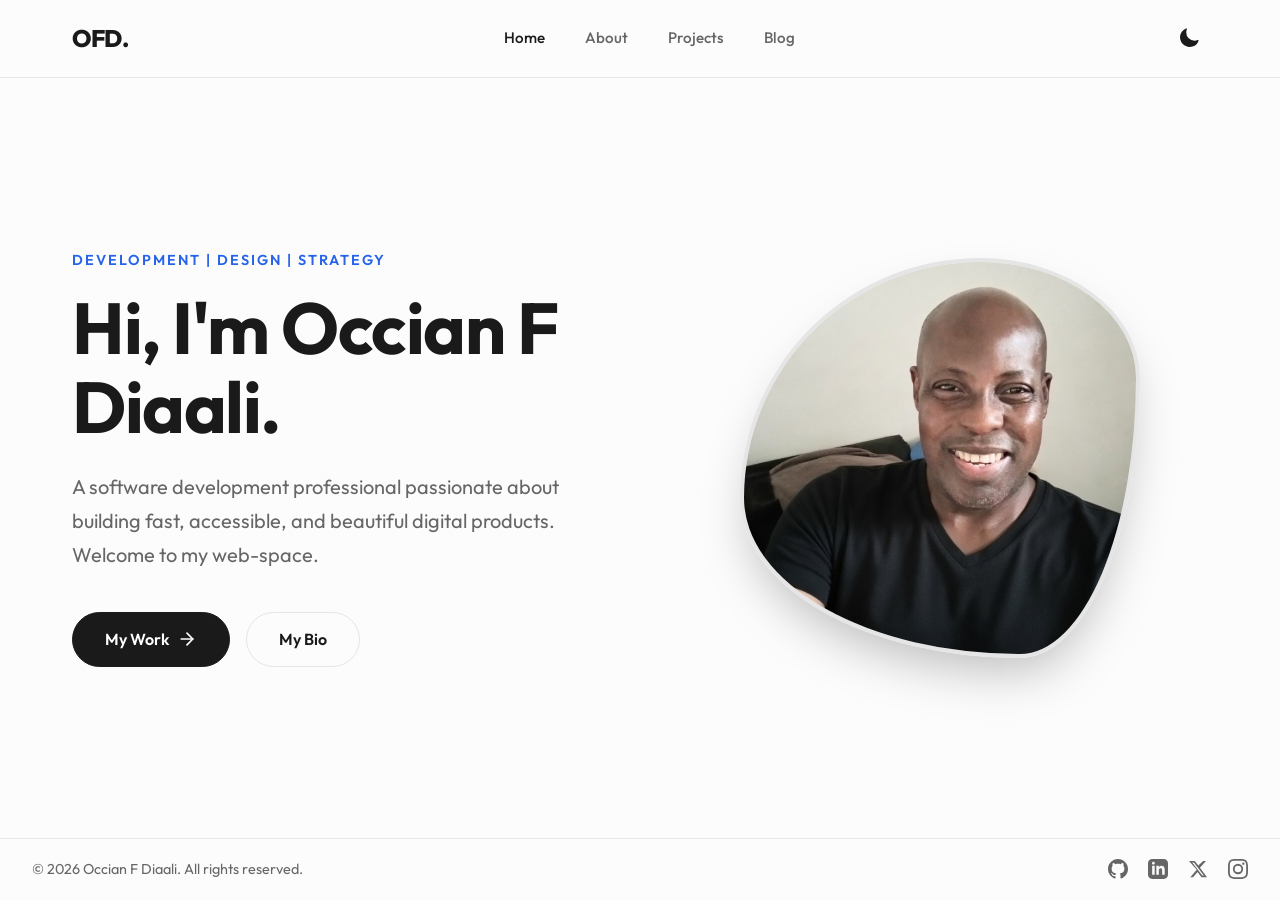
==== index.html @ d1409a23 "Add more project samples;mute blog section" ====
<!doctype html>
<html lang="en" data-theme="dark">
  <head>
    <meta charset="UTF-8" />
    <!-- <link rel="icon" type="image/svg+xml" href="/pin-map.svg" /> -->
    <link rel="icon" type="image/jpeg" href="/assets/images/profile.jpg" />
    <meta name="viewport" content="width=device-width, initial-scale=1" />
    <title>Occian F Diaali | Software Logician</title>
    <!-- SEO -->
    <meta
      name="description"
      content="Occian F Diaali is a software professional crafting clean, performant web experiences. Available for freelance and full-time opportunities."
    />
    <meta name="author" content="Occian F Diaali" />
    <meta name="robots" content="index, follow" />
    <link rel="canonical" href="https://occiandiaali.github.io/portfolio/" />
    <!-- Open Graph -->
    <meta
      property="og:title"
      content="Occian F Diaali | Full-Stack Developer & UX Designer"
    />
    <meta
      property="og:description"
      content="Full-stack developer and UX designer building clean, performant web experiences."
    />
    <meta property="og:type" content="website" />
    <meta
      property="og:url"
      content="https://occiandiaali.github.io/portfolio/"
    />
    <!-- Fonts -->
    <link rel="preconnect" href="https://fonts.googleapis.com" />
    <link rel="preconnect" href="https://fonts.gstatic.com" crossorigin />
    <link
      href="https://fonts.googleapis.com/css2?family=Outfit:wght@300;400;500;600;700;800&display=swap"
      rel="stylesheet"
    />
    <!-- Stylesheet -->
    <link rel="stylesheet" href="assets/css/styles.css" />
  </head>
  <body>
    <nav class="navbar" id="navbar">
      <div class="nav-container">
        <a href="index.html" class="nav-brand">OFD.</a>
        <div class="nav-links" id="nav-links">
          <a href="index.html" class="active">Home</a>
          <a href="about.html">About</a>
          <a href="projects.html">Projects</a>
          <!-- <a href="cv.html">CV</a> -->
          <a href="blog.html">Blog</a>
        </div>
        <div class="nav-controls">
          <button
            class="theme-toggle"
            id="theme-toggle"
            aria-label="Toggle Theme"
          >
            <svg
              id="theme-icon"
              xmlns="http://www.w3.org/2000/svg"
              viewBox="0 0 24 24"
            >
              <path
                d="M12 2.25a.75.75 0 0 1 .75.75v2.25a.75.75 0 0 1-1.5 0V3a.75.75 0 0 1 .75-.75ZM7.5 12a4.5 4.5 0 1 1 9 0 4.5 4.5 0 0 1-9 0ZM18.894 6.166a.75.75 0 0 0-1.06-1.06l-1.591 1.59a.75.75 0 1 0 1.06 1.061l1.591-1.59ZM21.75 12a.75.75 0 0 1-.75.75h-2.25a.75.75 0 0 1 0-1.5H21a.75.75 0 0 1 .75.75ZM17.834 18.894a.75.75 0 0 0 1.06-1.06l-1.59-1.591a.75.75 0 1 0-1.061 1.06l1.59 1.591ZM12 18.75a.75.75 0 0 1 .75.75V21a.75.75 0 0 1-1.5 0v-1.5a.75.75 0 0 1 .75-.75ZM6.166 18.894a.75.75 0 0 1-1.06-1.06l1.59-1.591a.75.75 0 1 1 1.061 1.06l-1.59 1.591ZM2.25 12a.75.75 0 0 1 .75-.75H5.25a.75.75 0 0 1 0 1.5H3a.75.75 0 0 1-.75-.75ZM6.166 6.166a.75.75 0 0 1 1.06-1.06l1.59 1.591a.75.75 0 1 1-1.061 1.06l-1.59-1.591Z"
              />
            </svg>
          </button>
          <button
            class="mobile-toggle"
            id="mobile-toggle"
            aria-label="Toggle Menu"
          >
            <svg
              xmlns="http://www.w3.org/2000/svg"
              width="24"
              height="24"
              fill="none"
              viewBox="0 0 24 24"
              stroke="currentColor"
              stroke-width="2"
            >
              <path
                stroke-linecap="round"
                stroke-linejoin="round"
                d="M4 6h16M4 12h16m-7 6h7"
              />
            </svg>
          </button>
        </div>
      </div>
    </nav>
    <main>
      <section class="hero">
        <div class="hero-content">
          <span class="hero-subtitle">Development | Design | Strategy</span>
          <h1 class="hero-title">Hi, I'm Occian F Diaali.</h1>
          <p class="hero-desc">
            A software development professional passionate about building fast,
            accessible, and beautiful digital products. Welcome to my web-space.
          </p>
          <div class="hero-actions">
            <a href="projects.html" class="btn-primary">
              My Work
              <svg
                xmlns="http://www.w3.org/2000/svg"
                width="20"
                height="20"
                viewBox="0 0 24 24"
                fill="none"
                stroke="currentColor"
                stroke-width="2"
                stroke-linecap="round"
                stroke-linejoin="round"
              >
                <line x1="5" y1="12" x2="19" y2="12"></line>
                <polyline points="12 5 19 12 12 19"></polyline>
              </svg>
            </a>
            <a href="about.html" class="btn-secondary">My Bio</a>
          </div>
        </div>
        <div class="hero-image-wrapper">
          <img
            src="assets/images/profile.jpg"
            alt="Occian F Diaali Profile"
            class="hero-image"
          />
        </div>
      </section>
    </main>
    <footer>
      <div class="footer-left">
        &copy; <span id="year">2026</span> Occian F Diaali. All rights reserved.
      </div>
      <div class="socials">
        <a
          href="https://github.com/occiandiaali"
          target="_blank"
          rel="noopener noreferrer"
          aria-label="GitHub"
        >
          <svg
            xmlns="http://www.w3.org/2000/svg"
            width="20"
            height="20"
            viewBox="0 0 24 24"
            fill="currentColor"
          >
            <path
              d="M12 0c-6.626 0-12 5.373-12 12 0 5.302 3.438 9.8 8.207 11.387.599.111.793-.261.793-.577v-2.234c-3.338.726-4.033-1.416-4.033-1.416-.546-1.387-1.333-1.756-1.333-1.756-1.089-.745.083-.729.083-.729 1.205.084 1.839 1.237 1.839 1.237 1.07 1.834 2.807 1.304 3.492.997.107-.775.418-1.305.762-1.604-2.665-.305-5.467-1.334-5.467-5.931 0-1.311.469-2.381 1.236-3.221-.124-.303-.535-1.524.117-3.176 0 0 1.008-.322 3.301 1.23.957-.266 1.983-.399 3.003-.404 1.02.005 2.047.138 3.006.404 2.291-1.552 3.297-1.23 3.297-1.23.653 1.653.242 2.874.118 3.176.77.84 1.235 1.911 1.235 3.221 0 4.609-2.807 5.624-5.479 5.921.43.372.823 1.102.823 2.222v3.293c0 .319.192.694.801.576 4.765-1.589 8.199-6.086 8.199-11.386 0-6.627-5.373-12-12-12z"
            />
          </svg>
        </a>
        <a
          href="https://www.linkedin.com/in/occiandiaali/"
          target="_blank"
          rel="noopener noreferrer"
          aria-label="LinkedIn"
        >
          <svg
            xmlns="http://www.w3.org/2000/svg"
            width="20"
            height="20"
            viewBox="0 0 24 24"
            fill="currentColor"
          >
            <path
              d="M19 0h-14c-2.761 0-5 2.239-5 5v14c0 2.761 2.239 5 5 5h14c2.762 0 5-2.239 5-5v-14c0-2.761-2.238-5-5-5zm-11 19h-3v-11h3v11zm-1.5-12.268c-.966 0-1.75-.79-1.75-1.764s.784-1.764 1.75-1.764 1.75.79 1.75 1.764-.783 1.764-1.75 1.764zm13.5 12.268h-3v-5.604c0-3.368-4-3.113-4 0v5.604h-3v-11h3v1.765c1.396-2.586 7-2.777 7 2.476v6.759z"
            />
          </svg>
        </a>
        <a
          href="https://twitter.com/occiandiaali"
          target="_blank"
          rel="noopener noreferrer"
          aria-label="Twitter / X"
        >
          <svg
            xmlns="http://www.w3.org/2000/svg"
            width="20"
            height="20"
            viewBox="0 0 24 24"
            fill="currentColor"
          >
            <path
              d="M18.244 2.25h3.308l-7.227 8.26 8.502 11.24H16.17l-4.714-6.231-5.401 6.231H2.741l7.73-8.835L1.254 2.25H8.08l4.259 5.622 5.905-5.622Zm-1.161 17.52h1.833L7.084 4.126H5.117z"
            />
          </svg>
        </a>
        <a
          href="https://instagram.com/occiandiaali"
          target="_blank"
          rel="noopener noreferrer"
          aria-label="Instagram"
        >
          <svg
            xmlns="http://www.w3.org/2000/svg"
            width="20"
            height="20"
            viewBox="0 0 24 24"
            fill="currentColor"
          >
            <path
              d="M12 2.163c3.204 0 3.584.012 4.85.07 3.252.148 4.771 1.691 4.919 4.919.058 1.265.069 1.645.069 4.849 0 3.205-.012 3.584-.069 4.849-.149 3.225-1.664 4.771-4.919 4.919-1.266.058-1.644.07-4.85.07-3.204 0-3.584-.012-4.849-.07-3.26-.149-4.771-1.699-4.919-4.92-.058-1.265-.07-1.644-.07-4.849 0-3.204.013-3.583.07-4.849.149-3.227 1.664-4.771 4.919-4.919 1.266-.057 1.645-.069 4.849-.069zM12 0C8.741 0 8.333.014 7.053.072 2.695.272.273 2.69.073 7.052.014 8.333 0 8.741 0 12c0 3.259.014 3.668.072 4.948.2 4.358 2.618 6.78 6.98 6.98C8.333 23.986 8.741 24 12 24c3.259 0 3.668-.014 4.948-.072 4.354-.2 6.782-2.618 6.979-6.98.059-1.28.073-1.689.073-4.948 0-3.259-.014-3.667-.072-4.947-.196-4.354-2.617-6.78-6.979-6.98C15.668.014 15.259 0 12 0zm0 5.838a6.162 6.162 0 1 0 0 12.324 6.162 6.162 0 0 0 0-12.324zM12 16a4 4 0 1 1 0-8 4 4 0 0 1 0 8zm6.406-11.845a1.44 1.44 0 1 0 0 2.881 1.44 1.44 0 0 0 0-2.881z"
            />
          </svg>
        </a>
      </div>
    </footer>
    <script src="assets/js/scripts.js"></script>
  </body>
</html>
---- assets/css/styles.css ----
:root {
  /* Light Theme */
  --bg-color: #fcfcfc;
  --text-main: #1a1a1a;
  --text-muted: #666666;
  --accent: #2563eb;
  --nav-bg: rgba(252, 252, 252, 0.85);
  --nav-border: rgba(0, 0, 0, 0.08);
  --card-bg: #fff;
  --btn-bg: #1a1a1a;
  --btn-text: #ffffff;
  --btn-hover: #333333;
  --btn-sec-bg: transparent;
  --btn-sec-text: #1a1a1a;
  --btn-sec-border: #e5e5e5;
  --btn-sec-hover: #f5f5f5;
}
[data-theme="dark"] {
  /* Dark Theme */
  --bg-color: #0d0d0d;
  --text-main: #f2f2f2;
  --text-muted: #a1a1aa;
  --accent: #60a5fa;
  --nav-bg: rgba(13, 13, 13, 0.85);
  --nav-border: rgba(255, 255, 255, 0.08);
  --card-bg: #161616;
  --btn-bg: #f2f2f2;
  --btn-text: #0d0d0d;
  --btn-hover: #d4d4d4;
  --btn-sec-bg: transparent;
  --btn-sec-text: #f2f2f2;
  --btn-sec-border: #333333;
  --btn-sec-hover: #1a1a1a;
}
* {
  margin: 0;
  padding: 0;
  box-sizing: border-box;
}
body {
  font-family: "Outfit", sans-serif;
  background-color: var(--bg-color);
  color: var(--text-main);
  line-height: 1.6;
  transition:
    background-color 0.4s ease,
    color 0.4s ease;
  min-height: 100vh;
  display: flex;
  flex-direction: column;
}
::selection {
  background: var(--accent);
  color: #fff;
}
/* Navigation */
.navbar {
  position: sticky;
  top: 0;
  width: 100%;
  background: var(--nav-bg);
  backdrop-filter: blur(12px);
  -webkit-backdrop-filter: blur(12px);
  border-bottom: 1px solid var(--nav-border);
  z-index: 1000;
  transition:
    background 0.4s ease,
    border-color 0.4s ease,
    padding 0.3s ease;
}
.nav-container {
  width: 100%;
  max-width: 1200px;
  margin: 0 auto;
  padding: 1.2rem 2rem;
  display: flex;
  justify-content: space-between;
  align-items: center;
}
.nav-brand {
  font-size: 1.5rem;
  font-weight: 800;
  letter-spacing: -0.5px;
  text-decoration: none;
  color: var(--text-main);
}
.nav-links {
  display: flex;
  gap: 2.5rem;
  align-items: center;
}
.nav-links a {
  text-decoration: none;
  color: var(--text-muted);
  font-weight: 500;
  font-size: 0.95rem;
  transition: color 0.3s ease;
  position: relative;
}
.nav-links a:hover,
.nav-links a.active {
  color: var(--text-main);
}
.nav-controls {
  display: flex;
  align-items: center;
  gap: 1rem;
}
/* Theme Toggle */
.theme-toggle {
  background: none;
  border: none;
  color: var(--text-main);
  cursor: pointer;
  display: flex;
  align-items: center;
  justify-content: center;
  padding: 0.5rem;
  border-radius: 50%;
  transition:
    background-color 0.3s ease,
    transform 0.3s ease;
}
.theme-toggle:hover {
  background-color: var(--nav-border);
  transform: scale(1.05);
}
.theme-toggle svg {
  width: 22px;
  height: 22px;
  fill: currentColor;
}
.mobile-toggle {
  display: none;
  background: none;
  border: none;
  color: var(--text-main);
  cursor: pointer;
  padding: 0.5rem;
}
/* Main Content (Hero) */
main {
  flex: 1;
  display: flex;
  align-items: center;
  justify-content: center;
}
.hero {
  max-width: 1200px;
  padding: 1.2rem 2rem;
  width: 100%;
  display: flex;
  align-items: center;
  justify-content: space-between;
  gap: 4rem;
  text-align: left;
  animation: fadeUp 1s cubic-bezier(0.16, 1, 0.3, 1) forwards;
  opacity: 0;
  transform: translateY(30px);
}
.hero-content {
  flex: 1;
  max-width: 600px;
}
.hero-image-wrapper {
  flex: 1;
  display: flex;
  justify-content: center;
  align-items: center;
  position: relative;
}
.hero-image {
  width: 100%;
  max-width: 400px;
  height: 400px;
  object-fit: cover;
  border-radius: 60% 40% 30% 70% / 60% 30% 70% 40%;
  box-shadow: 0 25px 50px -12px rgba(0, 0, 0, 0.25);
  border: 4px solid var(--btn-sec-border);
  animation: blob-morph 12s ease-in-out infinite;
  transition:
    transform 0.4s ease,
    border-color 0.4s ease;
}
.hero-image:hover {
  transform: translateY(-10px) scale(1.02);
  border-color: var(--accent);
}
@keyframes blob-morph {
  0%,
  100% {
    border-radius: 60% 40% 30% 70% / 60% 30% 70% 40%;
  }
  33% {
    border-radius: 30% 60% 70% 40% / 50% 60% 30% 60%;
  }
  66% {
    border-radius: 73% 27% 41% 59% / 40% 58% 42% 50%;
  }
}
.hero-subtitle {
  font-size: 0.9rem;
  font-weight: 600;
  color: var(--accent);
  margin-bottom: 1rem;
  letter-spacing: 2px;
  text-transform: uppercase;
  display: block;
}
.hero-title {
  font-size: 4.5rem;
  font-weight: 700;
  line-height: 1.1;
  margin-bottom: 1.5rem;
  letter-spacing: -1.5px;
  color: var(--text-main);
}
.hero-desc {
  font-size: 1.25rem;
  color: var(--text-muted);
  max-width: 650px;
  margin-bottom: 2.5rem;
  line-height: 1.7;
}
.hero-actions {
  display: flex;
  gap: 1rem;
  align-items: center;
}
.btn-primary,
.btn-secondary {
  display: inline-flex;
  align-items: center;
  gap: 0.5rem;
  cursor: pointer;
  padding: 0.85rem 2rem;
  border-radius: 50px;
  text-decoration: none;
  font-weight: 600;
  font-size: 1rem;
  transition: all 0.3s ease;
}
.btn-primary {
  background-color: var(--btn-bg);
  color: var(--btn-text);
  border: 1px solid var(--btn-bg);
}
.btn-primary:hover {
  background-color: var(--btn-hover);
  border-color: var(--btn-hover);
  transform: translateY(-2px);
  box-shadow: 0 10px 20px rgba(0, 0, 0, 0.1);
}
.btn-primary svg {
  transition: transform 0.3s ease;
}
.btn-primary:hover svg {
  transform: translateX(5px);
}
.btn-secondary {
  background-color: var(--btn-sec-bg);
  color: var(--btn-sec-text);
  border: 1px solid var(--btn-sec-border);
}
.btn-secondary:hover {
  background-color: var(--btn-sec-hover);
  border-color: var(--text-muted);
  transform: translateY(-2px);
}
/* Footer */
footer {
  padding: 1.2rem 2rem;
  display: flex;
  justify-content: space-between;
  align-items: center;
  border-top: 1px solid var(--nav-border);
  font-size: 0.9rem;
  color: var(--text-muted);
}
.socials {
  display: flex;
  gap: 1.25rem;
}
.socials a {
  color: var(--text-muted);
  transition:
    color 0.3s ease,
    transform 0.3s ease;
  display: flex;
}
.socials a:hover {
  color: var(--text-main);
  transform: translateY(-2px);
}
/* Page Shared Layout */
.page-main {
  padding: 1rem 0;
}
.page-container {
  max-width: 1200px;
  width: 100%;
  margin: 0 auto;
  padding: 1.2rem 2rem;
  animation: fadeUp 1s cubic-bezier(0.16, 1, 0.3, 1) forwards;
  opacity: 0;
  transform: translateY(30px);
}
.page-title {
  font-size: 3.5rem;
  font-weight: 800;
  margin-bottom: 3rem;
  letter-spacing: -1px;
}
.section-heading {
  font-size: 1.8rem;
  font-weight: 700;
  margin-bottom: 1rem;
  color: var(--text-main);
  position: relative;
  display: inline-block;
}
.section-heading.mt-2 {
  margin-top: 2rem;
}
.section-text {
  font-size: 1.1rem;
  color: var(--text-muted);
  margin-bottom: 1.5rem;
  line-height: 1.7;
}
.text-link {
  color: var(--accent);
  text-decoration: none;
  font-weight: 500;
  transition: color 0.3s ease;
}
.text-link:hover {
  color: var(--text-main);
  text-decoration: underline;
}
/* About Page Specific Layout */
.about-grid {
  display: flex;
  gap: 4rem;
  align-items: flex-start;
}
.about-image-col {
  flex: 0 0 35%;
  position: sticky;
  top: 8rem;
}
.about-text-col {
  flex: 1;
}
.image-stack {
  position: relative;
  width: 100%;
  aspect-ratio: 3/4;
}
.stack-img {
  width: 100%;
  height: 100%;
  object-fit: cover;
  border-radius: 20px;
  box-shadow: 0 10px 30px rgba(0, 0, 0, 0.1);
  border: 4px solid var(--btn-sec-border);
  transition: transform 0.3s ease;
}
.stack-img:hover {
  transform: scale(1.02);
}
.experience-list {
  display: flex;
  flex-direction: column;
  gap: 1.5rem;
  margin-top: 1rem;
  margin-bottom: 2rem;
}
.exp-item {
  display: flex;
  gap: 1.5rem;
  padding: 1.5rem;
  background-color: var(--nav-bg);
  border: 1px solid var(--nav-border);
  border-radius: 12px;
  transition:
    transform 0.3s ease,
    box-shadow 0.3s ease;
}
.exp-item:hover {
  transform: translateY(-3px);
  box-shadow: 0 5px 15px rgba(0, 0, 0, 0.05);
  border-color: var(--nav-border);
}
.exp-year {
  font-weight: 700;
  color: var(--accent);
  font-size: 0.9rem;
  white-space: nowrap;
}
.exp-details h3 {
  font-size: 1.2rem;
  font-weight: 600;
  margin-bottom: 0.2rem;
  margin-top: -0.3rem;
  color: var(--text-main);
}
.exp-details p {
  color: var(--text-muted);
  font-size: 0.95rem;
}
/* Projects Page Layout */
.projects-grid {
  display: grid;
  grid-template-columns: repeat(auto-fill, minmax(300px, 1fr));
  gap: 2.5rem;
  margin-top: 1rem;
}
.project-card {
  background: var(--card-bg);
  border: 1px solid var(--nav-border);
  border-radius: 20px;
  overflow: hidden;
  display: flex;
  flex-direction: column;
  box-shadow: 0 3px 6px rgba(0, 0, 0, 0.05);
  transition:
    transform 0.4s ease,
    box-shadow 0.4s ease,
    border-color 0.4s ease;
}
.project-card:hover {
  transform: translateY(-8px);
  box-shadow: 0 15px 35px rgba(0, 0, 0, 0.1);
  border-color: var(--accent);
}
.project-img-wrapper {
  position: relative;
  width: 100%;
  aspect-ratio: 16/10;
  overflow: hidden;
}
.project-img {
  width: 100%;
  height: 100%;
  object-fit: cover;
  transition: transform 0.6s ease;
}
.project-card:hover .project-img {
  transform: scale(1.05);
}
.project-overlay {
  position: absolute;
  top: 0;
  left: 0;
  width: 100%;
  height: 100%;
  background: rgba(0, 0, 0, 0.65);
  display: flex;
  align-items: center;
  justify-content: center;
  opacity: 0;
  transition: opacity 0.3s ease;
  backdrop-filter: blur(2px);
  -webkit-backdrop-filter: blur(2px);
}
.project-card:hover .project-overlay {
  opacity: 1;
}
.overlay-btn {
  background: var(--bg-color);
  color: var(--text-main);
  padding: 0.75rem 1.5rem;
  border-radius: 30px;
  font-weight: 600;
  display: flex;
  align-items: center;
  gap: 0.5rem;
  transform: translateY(20px);
  transition:
    transform 0.3s ease,
    background 0.3s ease,
    color 0.3s ease;
  text-decoration: none;
}
.project-card:hover .overlay-btn {
  transform: translateY(0);
}
.overlay-btn:hover {
  background: var(--accent);
  color: #fff;
}
.project-status-overlay {
  background: rgba(0, 0, 0, 0.5);
  color: #fff;
  padding: 0.75rem 1.5rem;
  border-radius: 30px;
  font-weight: 600;
  transform: translateY(20px);
  transition: transform 0.3s ease;
  display: inline-block;
}
.project-card:hover .project-status-overlay {
  transform: translateY(0);
}
.project-info {
  padding: 1.5rem;
  display: flex;
  flex-direction: column;
  flex: 1;
}
.project-title {
  font-size: 1.4rem;
  font-weight: 700;
  margin-bottom: 0.8rem;
  color: var(--text-main);
  line-height: 1.3;
}
.project-desc {
  font-size: 1rem;
  color: var(--text-muted);
  margin-bottom: 1.5rem;
  flex: 1;
}
.project-tags {
  display: flex;
  flex-wrap: wrap;
  gap: 0.5rem;
  margin-top: auto;
}
.tag {
  background: var(--btn-sec-border);
  border: 1px solid var(--nav-border);
  padding: 0.25rem 0.75rem;
  border-radius: 20px;
  font-size: 0.8rem;
  font-weight: 500;
  color: var(--text-main);
}
/* Carousel */
.carousel {
  position: relative;
  width: 100%;
  max-width: 500px;
  height: 300px;
  border-radius: 16px;
  overflow: hidden;
  box-shadow: 0 10px 30px rgba(0, 0, 0, 0.1);
  margin-bottom: 2rem;
  border: 1px solid var(--nav-border);
}
.carousel-slides {
  position: relative;
  width: 100%;
  height: 100%;
}
.carousel-slide {
  position: absolute;
  inset: 0;
  width: 100%;
  height: 100%;
  object-fit: cover;
  opacity: 0;
  transition: opacity 0.5s ease;
  pointer-events: none;
}
.carousel-slide.active {
  opacity: 1;
  pointer-events: auto;
}
.carousel-controls {
  position: absolute;
  bottom: 20px;
  left: 50%;
  transform: translateX(-50%);
  display: flex;
  gap: 5px;
  z-index: 10;
  background: rgba(0, 0, 0, 0.5);
  padding: 5px;
  border-radius: 50px;
  backdrop-filter: blur(10px);
}
.carousel-btn {
  background: none;
  border: none;
  color: white;
  cursor: pointer;
  display: flex;
  align-items: center;
  justify-content: center;
  width: 30px;
  height: 30px;
  border-radius: 50%;
  transition: all 0.3s ease;
}
.carousel-btn:hover {
  background: rgba(255, 255, 255, 0.2);
}
/* CV Layout */
.resume-container {
  width: 100%;
  aspect-ratio: 8.5/11;
  max-width: 800px;
  background: var(--nav-bg);
  border: 1px solid var(--nav-border);
  border-radius: 20px;
  overflow: hidden;
  margin: 0 auto 1.5rem;
  box-shadow: 0 15px 35px rgba(0, 0, 0, 0.1);
}
.resume-frame {
  width: 100%;
  height: 100%;
  border: none;
}
.updated-note {
  font-size: 0.9rem;
  color: var(--text-muted);
}
/* Blog Layout */
#content {
  display: flex;
  flex-direction: column;
  justify-content: center;
  align-items: center;
  padding: 12px;
  width: 100%;
  min-width: 300px;
  height: auto;
  margin: 0 auto;
  background-color: rgb(247, 236, 236);
}
.contact-page .page-title {
  margin-bottom: 0;
}
.contact-page .section-text {
  margin-bottom: 3rem;
}
.contact-grid {
  display: grid;
  grid-template-columns: 1fr 1fr;
  gap: 4rem;
  align-items: flex-start;
}
.contact-info {
  display: flex;
  flex-direction: column;
}
.info-items {
  display: flex;
  flex-direction: column;
  gap: 1.5rem;
}
.info-item {
  display: flex;
  align-items: center;
  gap: 1.5rem;
  padding: 1.5rem;
  background: var(--nav-bg);
  border: 1px solid var(--nav-border);
  border-radius: 16px;
  text-decoration: none;
  transition:
    transform 0.3s cubic-bezier(0.16, 1, 0.3, 1),
    box-shadow 0.3s ease,
    border-color 0.3s ease;
}
.text-link-card.info-item:hover {
  transform: translateY(-5px);
  box-shadow: 0 15px 35px rgba(0, 0, 0, 0.1);
  border-color: var(--accent);
}
.text-link-card.info-item:hover .info-icon {
  background: var(--accent);
  color: #fff;
}
.info-icon {
  width: 55px;
  height: 55px;
  border-radius: 50%;
  background: var(--btn-sec-border);
  display: flex;
  align-items: center;
  justify-content: center;
  color: var(--accent);
  flex-shrink: 0;
  transition:
    background 0.3s ease,
    color 0.3s ease;
}
.info-details h3 {
  font-size: 1.1rem;
  font-weight: 700;
  margin-bottom: 0.2rem;
  color: var(--text-main);
}
.info-details p {
  color: var(--text-muted);
  font-size: 0.95rem;
}
.contact-card {
  background: var(--card-bg);
  border: 1px solid var(--nav-border);
  border-radius: 20px;
  padding: 2.5rem;
  box-shadow: 0 10px 30px rgba(0, 0, 0, 0.05);
  text-align: left;
}
.form-group {
  margin-bottom: 1.5rem;
}
.form-group label {
  display: block;
  margin-bottom: 0.5rem;
  font-weight: 600;
  color: var(--text-main);
}
.form-control {
  width: 100%;
  padding: 1rem;
  border-radius: 12px;
  border: 1px solid var(--nav-border);
  background: var(--bg-color);
  color: var(--text-main);
  font-family: inherit;
  font-size: 1rem;
  transition:
    border-color 0.3s ease,
    box-shadow 0.3s ease;
}
.form-control:focus {
  outline: none;
  border-color: var(--accent);
  box-shadow: 0 0 0 3px rgba(37, 99, 235, 0.1);
}
.w-100 {
  width: 100%;
  justify-content: center;
}
.form-status {
  margin-top: 1rem;
  text-align: center;
  font-size: 0.95rem;
  font-weight: 500;
}
.form-status.success {
  color: #10b981;
}
.form-status.error {
  color: #ef4444;
}
/* Animations */
@keyframes fadeUp {
  to {
    opacity: 1;
    transform: translateY(0);
  }
}
#backLink {
  margin: 12px;
}
/* Responsive */
@media (max-width: 992px) {
  .hero {
    flex-direction: column-reverse;
    text-align: center;
    gap: 3rem;
    padding-block: 4rem;
  }
  .hero-content {
    display: flex;
    flex-direction: column;
    align-items: center;
  }
  .hero-actions {
    align-items: center;
  }
  .contact-grid {
    grid-template-columns: 1fr;
    gap: 2.5rem;
  }
}
@media (max-width: 768px) {
  /* Blog */
  #content {
    width: 280px;
  }
  #backLink {
    z-index: 4;
    margin: 8px;
  }
  /*========*/
  .navbar .nav-container {
    padding: 1rem 5%;
  }
  .nav-links {
    display: flex;
    position: fixed;
    top: 0;
    left: 0;
    width: 100%;
    height: 100vh;
    background: rgba(252, 252, 252, 1);
    flex-direction: column;
    justify-content: center;
    align-items: center;
    padding: 0;
    border: none;
    gap: 2.5rem;
    opacity: 0;
    pointer-events: none;
    transition: opacity 0.4s ease;
    z-index: 900;
  }
  [data-theme="dark"] .nav-links {
    background: rgba(13, 13, 13, 1);
  }
  .nav-links.active {
    opacity: 1;
    pointer-events: auto;
  }
  .nav-links a {
    font-size: 2rem;
    font-weight: 700;
    font-family: inherit;
    color: var(--text-muted);
    transition:
      color 0.3s ease,
      transform 0.3s ease;
  }
  .nav-links a:hover,
  .nav-links a.active {
    color: var(--text-main);
    transform: translateX(10px);
  }
  .mobile-toggle {
    display: block;
    z-index: 999;
  }
  .hero-title {
    font-size: 3rem;
  }
  .hero-desc {
    font-size: 1.1rem;
  }
  .hero-actions {
    flex-direction: column;
    align-items: center;
  }
  .hero-image {
    max-width: 250px;
    height: 250px;
  }
  footer {
    flex-direction: column-reverse;
    gap: 1.5rem;
    text-align: center;
  }
  .about-grid {
    flex-direction: column;
    gap: 2rem;
  }
  .about-image-col {
    position: static;
    max-width: 400px;
    margin: 0 auto;
  }
  .exp-item {
    flex-direction: column;
    gap: 0.5rem;
  }
  .projects-grid {
    grid-template-columns: 1fr;
    gap: 1.5rem;
  }
}
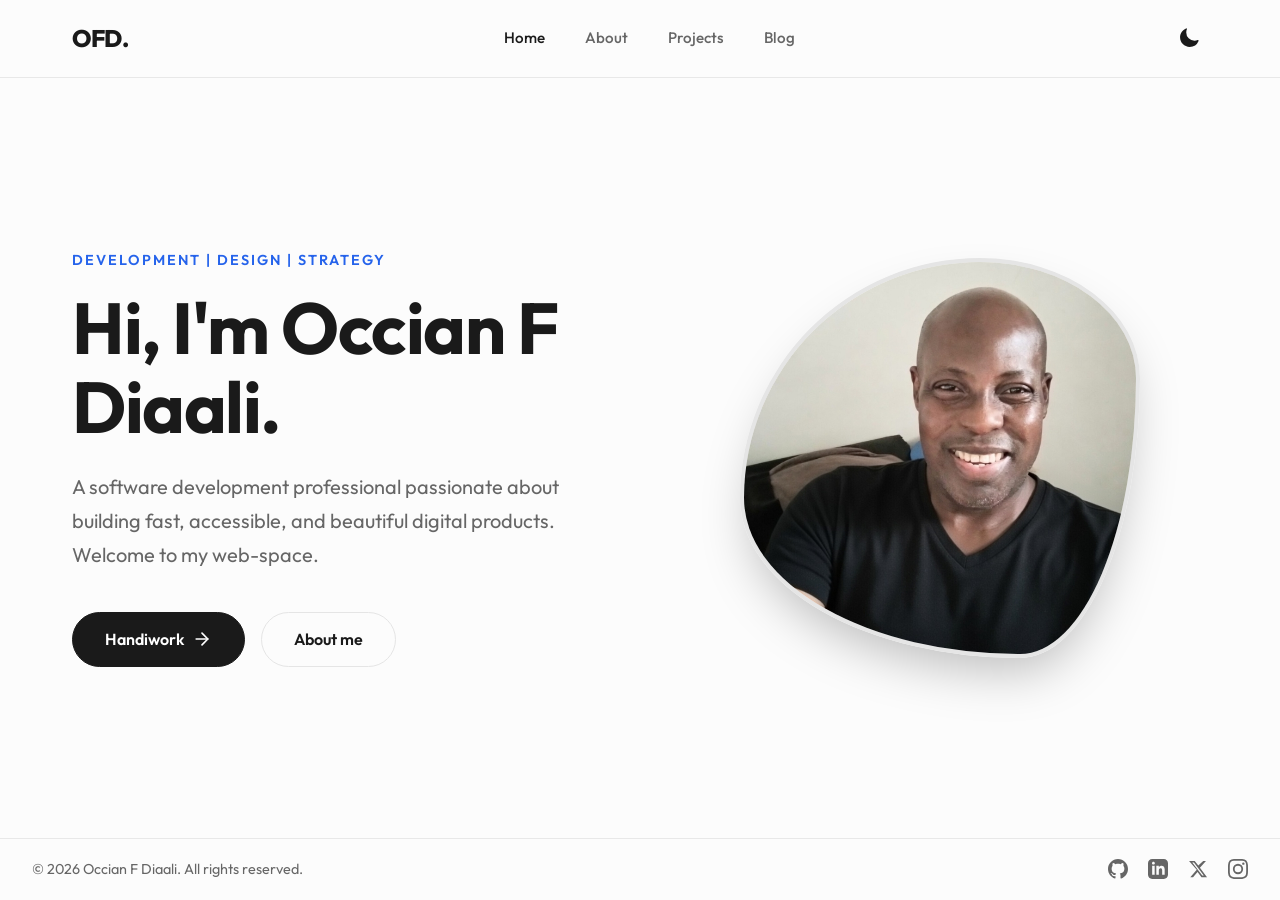
==== commit 46f20a2e: "Re-add blog feature - temporarily" ====
--- a/index.html
+++ b/index.html
@@ -100,7 +100,7 @@
           </p>
           <div class="hero-actions">
             <a href="projects.html" class="btn-primary">
-              My Work
+              Handiwork
               <svg
                 xmlns="http://www.w3.org/2000/svg"
                 width="20"
@@ -116,7 +116,7 @@
                 <polyline points="12 5 19 12 12 19"></polyline>
               </svg>
             </a>
-            <a href="about.html" class="btn-secondary">My Bio</a>
+            <a href="about.html" class="btn-secondary">About me</a>
           </div>
         </div>
         <div class="hero-image-wrapper">
--- a/assets/css/styles.css
+++ b/assets/css/styles.css
@@ -14,6 +14,7 @@
   --btn-sec-text: #1a1a1a;
   --btn-sec-border: #e5e5e5;
   --btn-sec-hover: #f5f5f5;
+  --link-text: #1a1a1a;
 }
 [data-theme="dark"] {
   /* Dark Theme */
@@ -31,7 +32,9 @@
   --btn-sec-text: #f2f2f2;
   --btn-sec-border: #333333;
   --btn-sec-hover: #1a1a1a;
-}
+  --link-text: #fdf7f7;
+}
+
 * {
   margin: 0;
   padding: 0;
@@ -629,8 +632,11 @@
   min-width: 300px;
   height: auto;
   margin: 0 auto;
-  background-color: rgb(247, 236, 236);
-}
+  /* background-color: rgb(247, 236, 236); */
+  background-color: black;
+  color: white;
+}
+
 .contact-page .page-title {
   margin-bottom: 0;
 }
@@ -750,6 +756,7 @@
 .form-status.error {
   color: #ef4444;
 }
+
 /* Animations */
 @keyframes fadeUp {
   to {
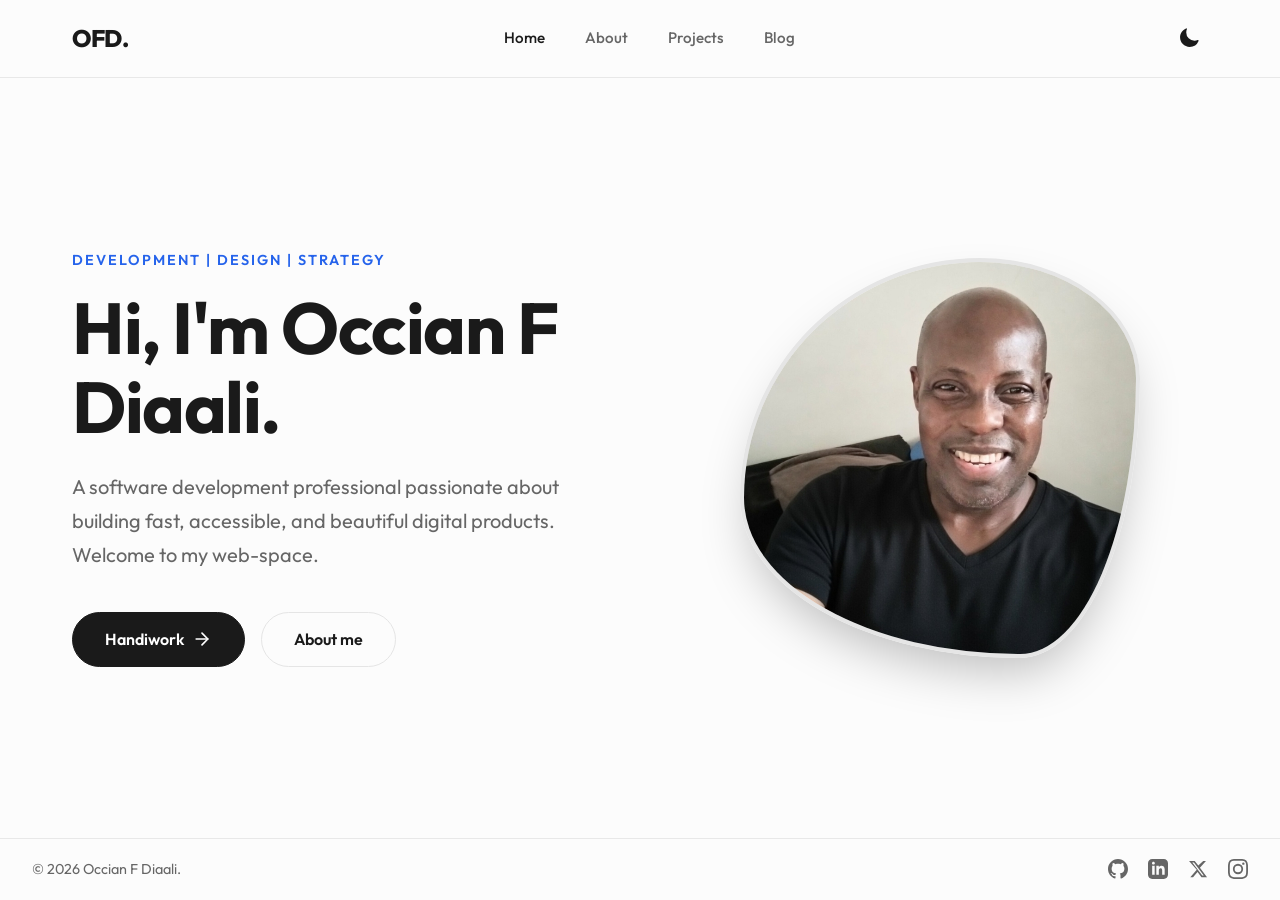
==== commit 21647429: "Add audioslice project;edit about section" ====
--- a/index.html
+++ b/index.html
@@ -130,7 +130,7 @@
     </main>
     <footer>
       <div class="footer-left">
-        &copy; <span id="year">2026</span> Occian F Diaali. All rights reserved.
+        &copy; <span id="year">2026</span> Occian F Diaali.
       </div>
       <div class="socials">
         <a
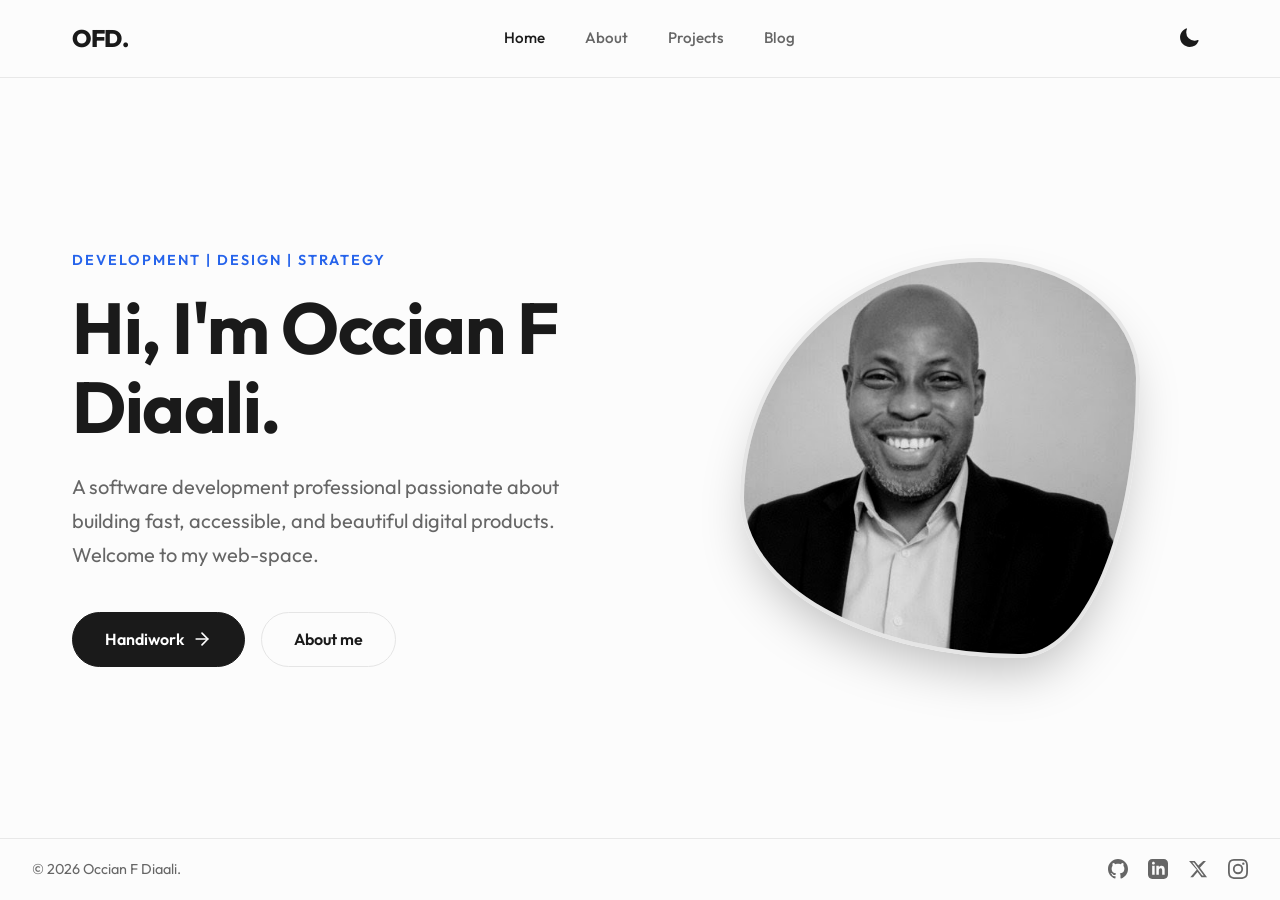
==== commit 0900233a: "Experiment with styles for md and theme in blog page;change profile photo" ====
--- a/index.html
+++ b/index.html
@@ -2,6 +2,8 @@
 <html lang="en" data-theme="dark">
   <head>
     <meta charset="UTF-8" />
+
+    <meta name="vibecheck-verification" content="vibe_i4busi0" />
     <!-- <link rel="icon" type="image/svg+xml" href="/pin-map.svg" /> -->
     <link rel="icon" type="image/jpeg" href="/assets/images/profile.jpg" />
     <meta name="viewport" content="width=device-width, initial-scale=1" />
@@ -121,7 +123,7 @@
         </div>
         <div class="hero-image-wrapper">
           <img
-            src="assets/images/profile.jpg"
+            src="assets/images/occian-grey.jpg"
             alt="Occian F Diaali Profile"
             class="hero-image"
           />
--- a/assets/css/styles.css
+++ b/assets/css/styles.css
@@ -633,10 +633,16 @@
   height: auto;
   margin: 0 auto;
   /* background-color: rgb(247, 236, 236); */
-  background-color: black;
+  background-color: var(--bg-color);
+}
+
+[data-theme="dark"] .article {
+  background: rgba(13, 13, 13, 1);
+  color: var(--text-main);
+}
+[data-theme="dark"] #backLink {
   color: white;
 }
-
 .contact-page .page-title {
   margin-bottom: 0;
 }
@@ -882,3 +888,9 @@
     gap: 1.5rem;
   }
 }
+
+@media (max-width: 480px) {
+  .page-title {
+    font-size: medium;
+  }
+}
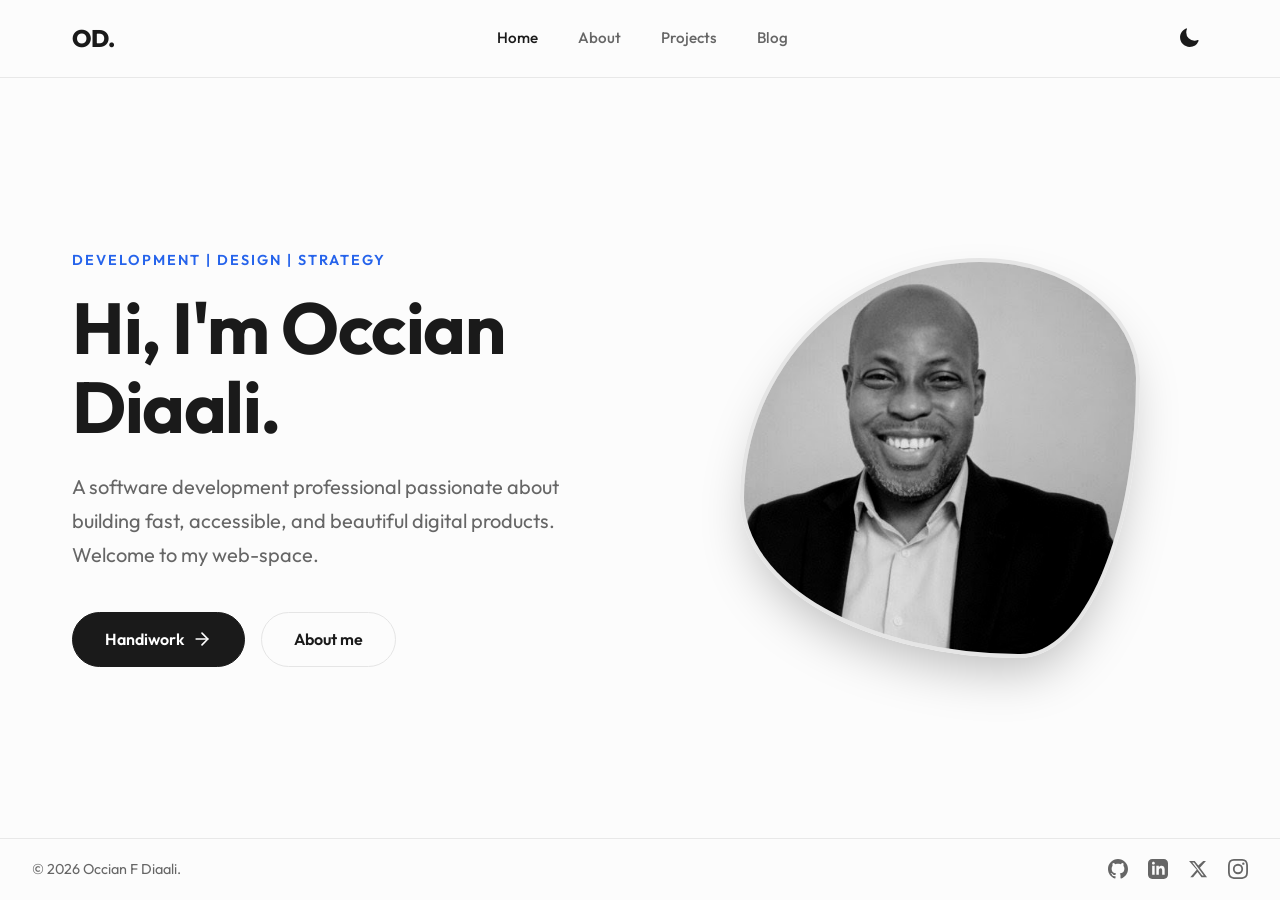
==== commit 1c573523: "Edit About content;add Blog post for Ruby;cut initials to OD" ====
--- a/index.html
+++ b/index.html
@@ -43,7 +43,7 @@
   <body>
     <nav class="navbar" id="navbar">
       <div class="nav-container">
-        <a href="index.html" class="nav-brand">OFD.</a>
+        <a href="index.html" class="nav-brand">OD.</a>
         <div class="nav-links" id="nav-links">
           <a href="index.html" class="active">Home</a>
           <a href="about.html">About</a>
@@ -95,7 +95,7 @@
       <section class="hero">
         <div class="hero-content">
           <span class="hero-subtitle">Development | Design | Strategy</span>
-          <h1 class="hero-title">Hi, I'm Occian F Diaali.</h1>
+          <h1 class="hero-title">Hi, I'm Occian Diaali.</h1>
           <p class="hero-desc">
             A software development professional passionate about building fast,
             accessible, and beautiful digital products. Welcome to my web-space.
--- a/assets/css/styles.css
+++ b/assets/css/styles.css
@@ -632,17 +632,35 @@
   min-width: 300px;
   height: auto;
   margin: 0 auto;
-  /* background-color: rgb(247, 236, 236); */
-  background-color: var(--bg-color);
+  background-color: rgb(247, 236, 236);
+  /* background-color: var(--bg-color); */
 }
 
-[data-theme="dark"] .article {
-  background: rgba(13, 13, 13, 1);
-  color: var(--text-main);
-}
+/* [data-theme="dark"] #content {
+  color: white;
+} */
 [data-theme="dark"] #backLink {
   color: white;
 }
+#post-content {
+  padding: 8px;
+}
+
+.tags {
+  margin-top: 0.5em;
+}
+.tag {
+  display: inline-block;
+  background: #eee;
+  color: #333;
+  /* padding: 0.2em 0.6em;
+  margin-right: 0.4em; */
+  padding: 0.2em 0.6em;
+  margin: 0.2em;
+  border-radius: 8px;
+  font-size: 0.8em;
+}
+
 .contact-page .page-title {
   margin-bottom: 0;
 }
@@ -888,9 +906,3 @@
     gap: 1.5rem;
   }
 }
-
-@media (max-width: 480px) {
-  .page-title {
-    font-size: medium;
-  }
-}
